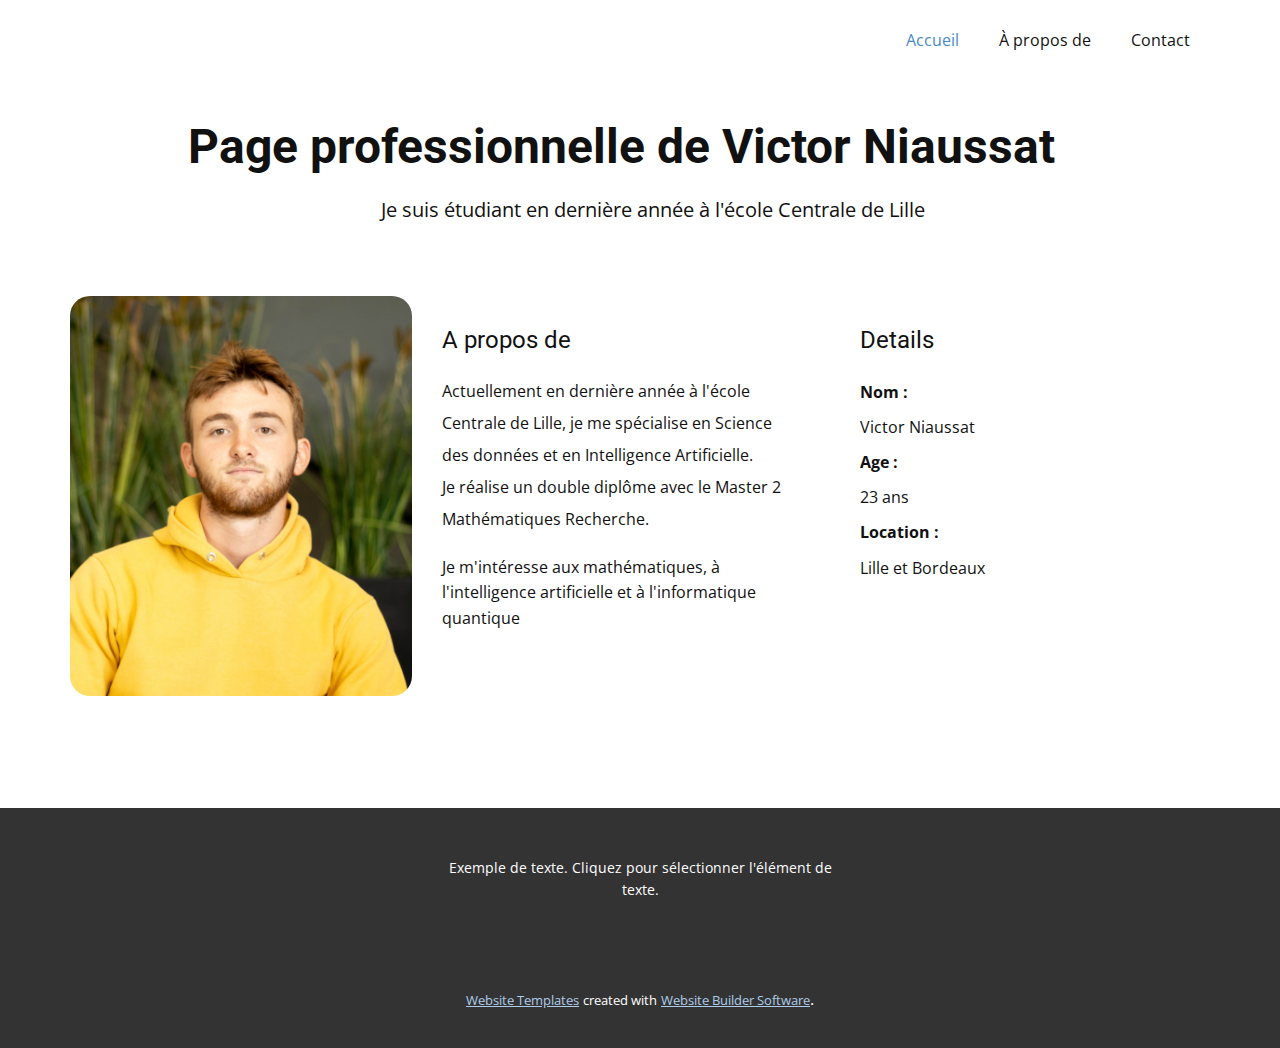
==== Accueil.html @ 672304f0 "Add files via upload" ====
<!DOCTYPE html>
<html style="font-size: 16px;" lang="fr"><head>
    <meta name="viewport" content="width=device-width, initial-scale=1.0">
    <meta charset="utf-8">
    <meta name="keywords" content="Page professionnelle de Victor Niaussat">
    <meta name="description" content="">
    <title>Accueil</title>
    <link rel="stylesheet" href="nicepage.css" media="screen">
<link rel="stylesheet" href="Accueil.css" media="screen">
    <script class="u-script" type="text/javascript" src="jquery.js" defer=""></script>
    <script class="u-script" type="text/javascript" src="nicepage.js" defer=""></script>
    <meta name="generator" content="Nicepage 5.0.7, nicepage.com">
    <link id="u-theme-google-font" rel="stylesheet" href="https://fonts.googleapis.com/css?family=Roboto:100,100i,300,300i,400,400i,500,500i,700,700i,900,900i|Open+Sans:300,300i,400,400i,500,500i,600,600i,700,700i,800,800i">
    
    
    <script type="application/ld+json">{
		"@context": "http://schema.org",
		"@type": "Organization",
		"name": ""
}</script>
    <meta name="theme-color" content="#478ac9">
    <meta property="og:title" content="Accueil">
    <meta property="og:type" content="website">
  </head>
  <body class="u-body u-xl-mode" data-lang="fr"><header class="u-clearfix u-header u-header" id="sec-1da5"><div class="u-clearfix u-sheet u-valign-middle u-sheet-1">
        <nav class="u-menu u-menu-dropdown u-offcanvas u-menu-1">
          <div class="menu-collapse" style="font-size: 1rem; letter-spacing: 0px;">
            <a class="u-button-style u-custom-left-right-menu-spacing u-custom-padding-bottom u-custom-top-bottom-menu-spacing u-nav-link u-text-active-palette-1-base u-text-hover-palette-2-base" href="#">
              <svg class="u-svg-link" viewBox="0 0 24 24"><use xmlns:xlink="http://www.w3.org/1999/xlink" xlink:href="#menu-hamburger"></use></svg>
              <svg class="u-svg-content" version="1.1" id="menu-hamburger" viewBox="0 0 16 16" x="0px" y="0px" xmlns:xlink="http://www.w3.org/1999/xlink" xmlns="http://www.w3.org/2000/svg"><g><rect y="1" width="16" height="2"></rect><rect y="7" width="16" height="2"></rect><rect y="13" width="16" height="2"></rect>
</g></svg>
            </a>
          </div>
          <div class="u-nav-container">
            <ul class="u-nav u-unstyled u-nav-1"><li class="u-nav-item"><a class="u-button-style u-nav-link u-text-active-palette-1-base u-text-hover-palette-2-base" href="Accueil.html" style="padding: 10px 20px;">Accueil</a>
</li><li class="u-nav-item"><a class="u-button-style u-nav-link u-text-active-palette-1-base u-text-hover-palette-2-base" href="À-propos-de.html" style="padding: 10px 20px;">À propos de</a>
</li><li class="u-nav-item"><a class="u-button-style u-nav-link u-text-active-palette-1-base u-text-hover-palette-2-base" href="Contact.html" style="padding: 10px 20px;">Contact</a>
</li></ul>
          </div>
          <div class="u-nav-container-collapse">
            <div class="u-black u-container-style u-inner-container-layout u-opacity u-opacity-95 u-sidenav">
              <div class="u-inner-container-layout u-sidenav-overflow">
                <div class="u-menu-close"></div>
                <ul class="u-align-center u-nav u-popupmenu-items u-unstyled u-nav-2"><li class="u-nav-item"><a class="u-button-style u-nav-link" href="Accueil.html">Accueil</a>
</li><li class="u-nav-item"><a class="u-button-style u-nav-link" href="À-propos-de.html">À propos de</a>
</li><li class="u-nav-item"><a class="u-button-style u-nav-link" href="Contact.html">Contact</a>
</li></ul>
              </div>
            </div>
            <div class="u-black u-menu-overlay u-opacity u-opacity-70"></div>
          </div>
        </nav>
      </div></header>
    <section class="u-align-center-lg u-align-center-md u-align-center-xl u-align-left-sm u-align-left-xs u-clearfix u-section-1" id="carousel_5d0f">
      <div class="u-clearfix u-sheet u-sheet-1">
        <h2 class="u-text u-text-1">Page professionnelle de Victor Niaussat</h2>
        <p class="u-large-text u-text u-text-variant u-text-2">Je suis étudiant en dernière année à l'école Centrale de Lille</p>
        <div class="u-clearfix u-expanded-width u-layout-wrap u-layout-wrap-1">
          <div class="u-layout">
            <div class="u-layout-row">
              <div class="u-container-align-center u-container-style u-image u-layout-cell u-radius-20 u-size-18-lg u-size-18-xl u-size-30-md u-size-30-sm u-size-30-xs u-image-1" data-image-width="854" data-image-height="860">
                <div class="u-container-layout u-valign-middle u-container-layout-1"></div>
              </div>
              <div class="u-container-style u-layout-cell u-size-22-lg u-size-22-xl u-size-30-md u-size-30-sm u-size-30-xs u-layout-cell-2">
                <div class="u-container-layout u-container-layout-2">
                  <h4 class="u-text u-text-3">A propos de</h4>
                  <p class="u-text u-text-default u-text-4">Actuellement en dernière année à l'école Centrale de Lille, je me spécialise en Science des données et en Intelligence Artificielle.<br>Je réalise un double diplôme avec le Master 2 Mathématiques Recherche.
                  </p>
                  <p class="u-text u-text-default u-text-5">Je m'intéresse aux mathématiques, à l'intelligence artificielle et à l'informatique quantique</p>
                </div>
              </div>
              <div class="u-container-style u-layout-cell u-size-20-lg u-size-20-xl u-size-60-md u-size-60-sm u-size-60-xs u-layout-cell-3">
                <div class="u-container-layout u-container-layout-3">
                  <h4 class="u-text u-text-6">Details</h4>
                  <p class="u-text u-text-7">
                    <span style="font-weight: 700;">Nom : </span>
                    <br>Victor Niaussat<br>
                    <span style="font-weight: 700;">Age : </span>
                    <br>23 ans&nbsp;<span style="font-weight: 700;">
                      <br>Location : 
                    </span>
                    <br>Lille et Bordeaux
                  </p>
                </div>
              </div>
            </div>
          </div>
        </div>
      </div>
    </section>
    
    
    <footer class="u-align-center u-clearfix u-footer u-grey-80 u-footer" id="sec-4198"><div class="u-clearfix u-sheet u-sheet-1">
        <p class="u-small-text u-text u-text-variant u-text-1">Exemple de texte. Cliquez pour sélectionner l'élément de texte.</p>
      </div></footer>
    <section class="u-backlink u-clearfix u-grey-80">
      <a class="u-link" href="https://nicepage.com/website-templates" target="_blank">
        <span>Website Templates</span>
      </a>
      <p class="u-text">
        <span>created with</span>
      </p>
      <a class="u-link" href="" target="_blank">
        <span>Website Builder Software</span>
      </a>. 
    </section>
  
</body></html>
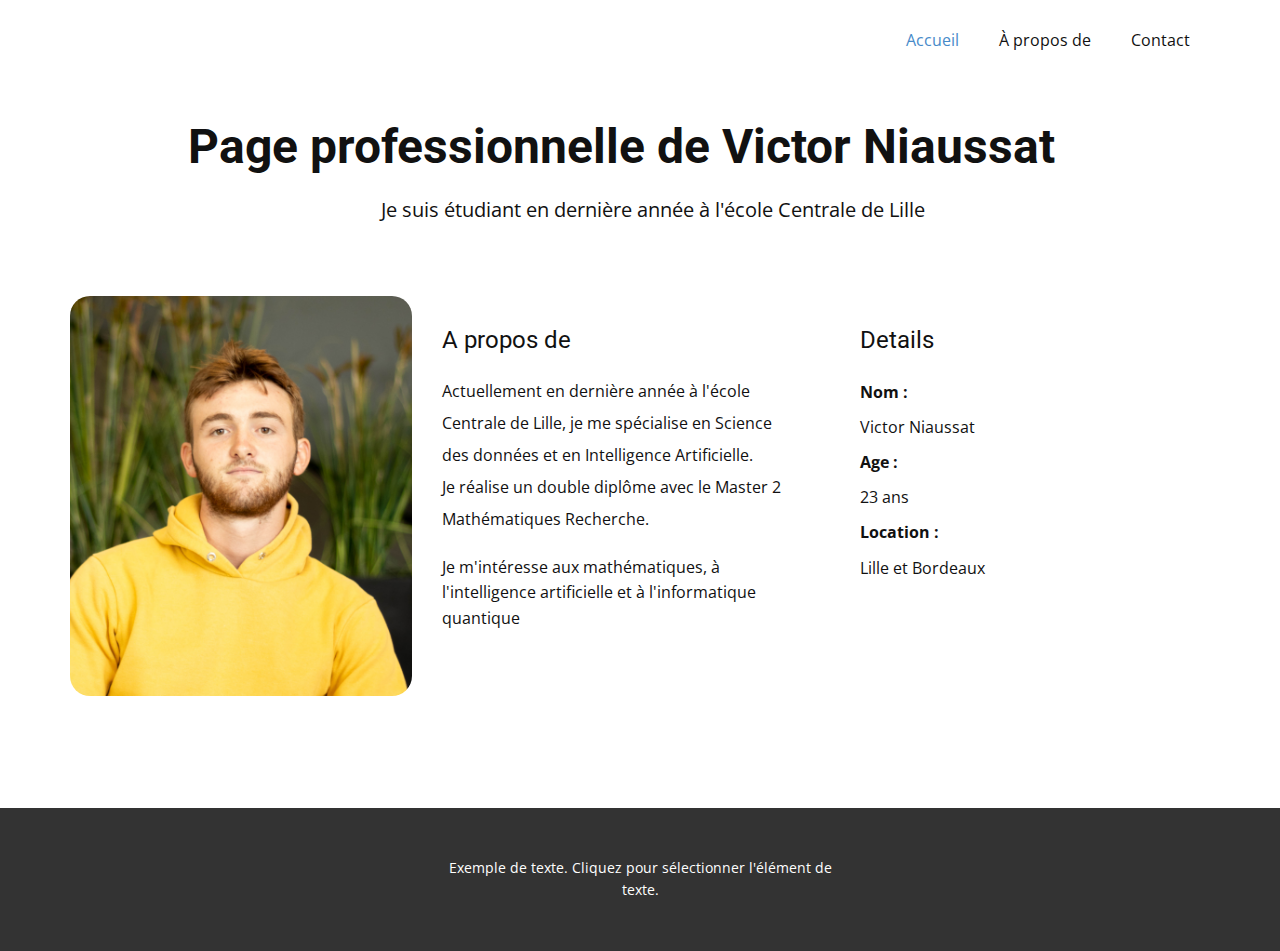
==== commit c338296a: "Commit update" ====
--- a/Accueil.html
+++ b/Accueil.html
@@ -93,16 +93,6 @@
     <footer class="u-align-center u-clearfix u-footer u-grey-80 u-footer" id="sec-4198"><div class="u-clearfix u-sheet u-sheet-1">
         <p class="u-small-text u-text u-text-variant u-text-1">Exemple de texte. Cliquez pour sélectionner l'élément de texte.</p>
       </div></footer>
-    <section class="u-backlink u-clearfix u-grey-80">
-      <a class="u-link" href="https://nicepage.com/website-templates" target="_blank">
-        <span>Website Templates</span>
-      </a>
-      <p class="u-text">
-        <span>created with</span>
-      </p>
-      <a class="u-link" href="" target="_blank">
-        <span>Website Builder Software</span>
-      </a>. 
-    </section>
+    
   
 </body></html>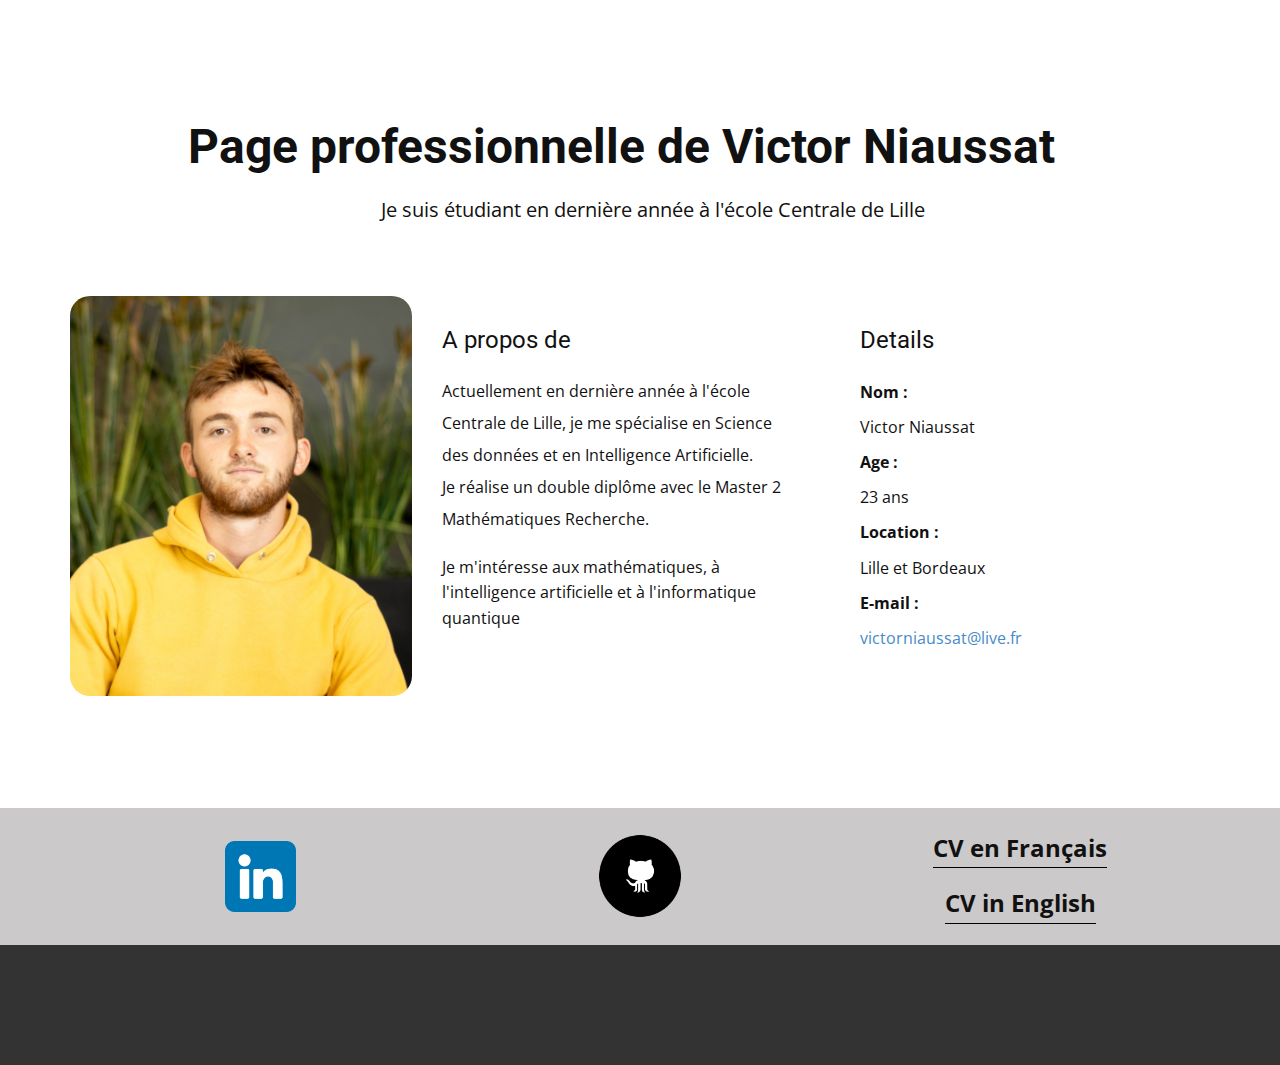
==== commit 76ac0aaa: "Mis à jour site début" ====
--- a/Accueil.html
+++ b/Accueil.html
@@ -13,6 +13,7 @@
     <link id="u-theme-google-font" rel="stylesheet" href="https://fonts.googleapis.com/css?family=Roboto:100,100i,300,300i,400,400i,500,500i,700,700i,900,900i|Open+Sans:300,300i,400,400i,500,500i,600,600i,700,700i,800,800i">
     
     
+    
     <script type="application/ld+json">{
 		"@context": "http://schema.org",
 		"@type": "Organization",
@@ -22,35 +23,7 @@
     <meta property="og:title" content="Accueil">
     <meta property="og:type" content="website">
   </head>
-  <body class="u-body u-xl-mode" data-lang="fr"><header class="u-clearfix u-header u-header" id="sec-1da5"><div class="u-clearfix u-sheet u-valign-middle u-sheet-1">
-        <nav class="u-menu u-menu-dropdown u-offcanvas u-menu-1">
-          <div class="menu-collapse" style="font-size: 1rem; letter-spacing: 0px;">
-            <a class="u-button-style u-custom-left-right-menu-spacing u-custom-padding-bottom u-custom-top-bottom-menu-spacing u-nav-link u-text-active-palette-1-base u-text-hover-palette-2-base" href="#">
-              <svg class="u-svg-link" viewBox="0 0 24 24"><use xmlns:xlink="http://www.w3.org/1999/xlink" xlink:href="#menu-hamburger"></use></svg>
-              <svg class="u-svg-content" version="1.1" id="menu-hamburger" viewBox="0 0 16 16" x="0px" y="0px" xmlns:xlink="http://www.w3.org/1999/xlink" xmlns="http://www.w3.org/2000/svg"><g><rect y="1" width="16" height="2"></rect><rect y="7" width="16" height="2"></rect><rect y="13" width="16" height="2"></rect>
-</g></svg>
-            </a>
-          </div>
-          <div class="u-nav-container">
-            <ul class="u-nav u-unstyled u-nav-1"><li class="u-nav-item"><a class="u-button-style u-nav-link u-text-active-palette-1-base u-text-hover-palette-2-base" href="Accueil.html" style="padding: 10px 20px;">Accueil</a>
-</li><li class="u-nav-item"><a class="u-button-style u-nav-link u-text-active-palette-1-base u-text-hover-palette-2-base" href="À-propos-de.html" style="padding: 10px 20px;">À propos de</a>
-</li><li class="u-nav-item"><a class="u-button-style u-nav-link u-text-active-palette-1-base u-text-hover-palette-2-base" href="Contact.html" style="padding: 10px 20px;">Contact</a>
-</li></ul>
-          </div>
-          <div class="u-nav-container-collapse">
-            <div class="u-black u-container-style u-inner-container-layout u-opacity u-opacity-95 u-sidenav">
-              <div class="u-inner-container-layout u-sidenav-overflow">
-                <div class="u-menu-close"></div>
-                <ul class="u-align-center u-nav u-popupmenu-items u-unstyled u-nav-2"><li class="u-nav-item"><a class="u-button-style u-nav-link" href="Accueil.html">Accueil</a>
-</li><li class="u-nav-item"><a class="u-button-style u-nav-link" href="À-propos-de.html">À propos de</a>
-</li><li class="u-nav-item"><a class="u-button-style u-nav-link" href="Contact.html">Contact</a>
-</li></ul>
-              </div>
-            </div>
-            <div class="u-black u-menu-overlay u-opacity u-opacity-70"></div>
-          </div>
-        </nav>
-      </div></header>
+  <body class="u-body u-xl-mode" data-lang="fr"><header class="u-clearfix u-header u-header" id="sec-1da5"><div class="u-clearfix u-sheet u-sheet-1"></div></header>
     <section class="u-align-center-lg u-align-center-md u-align-center-xl u-align-left-sm u-align-left-xs u-clearfix u-section-1" id="carousel_5d0f">
       <div class="u-clearfix u-sheet u-sheet-1">
         <h2 class="u-text u-text-1">Page professionnelle de Victor Niaussat</h2>
@@ -79,8 +52,37 @@
                     <br>23 ans&nbsp;<span style="font-weight: 700;">
                       <br>Location : 
                     </span>
-                    <br>Lille et Bordeaux
+                    <br>Lille et Bordeaux<br>
+                    <span style="font-weight: 700;">E-mail :</span>
+                    <br>
+                    <a href="mailto:victorniaussat@live.fr" class="u-active-none u-border-none u-btn u-button-link u-button-style u-hover-none u-none u-text-palette-1-base u-btn-1">victorniaussat@live.fr</a>
                   </p>
+                </div>
+              </div>
+            </div>
+          </div>
+        </div>
+      </div>
+    </section>
+    <section class="u-clearfix u-custom-color-1 u-section-2" id="sec-0902">
+      <div class="u-clearfix u-sheet u-valign-middle-lg u-valign-middle-md u-sheet-1">
+        <div class="u-clearfix u-expanded-width u-layout-wrap u-layout-wrap-1">
+          <div class="u-layout">
+            <div class="u-layout-row">
+              <div class="u-container-style u-layout-cell u-size-20 u-layout-cell-1">
+                <div class="u-container-layout u-valign-middle u-container-layout-1">
+                  <img class="u-image u-image-default u-preserve-proportions u-image-1" src="images/3536505.png" alt="" data-image-width="128" data-image-height="128" data-href="https://www.linkedin.com/in/victor-niaussat-814900193/" data-target="_blank">
+                </div>
+              </div>
+              <div class="u-container-style u-layout-cell u-size-20 u-layout-cell-2">
+                <div class="u-container-layout u-valign-middle u-container-layout-2">
+                  <img class="u-image u-image-contain u-image-default u-preserve-proportions u-image-2" src="images/9cd149bba79566ede71e3c15eb456871d4cd26a4a0fba36d08bedbbdec78f14670f04f15ad6f4deba271395f74ce7389cf5a35a7c69462c23da990_1280.png" alt="" data-image-width="1280" data-image-height="1280" data-href="https://github.com/VictorNiaussat" data-target="_blank">
+                </div>
+              </div>
+              <div class="u-container-style u-layout-cell u-size-20 u-layout-cell-3">
+                <div class="u-container-layout u-valign-top u-container-layout-3">
+                  <a href="files/VictorNiaussat-CV.pdf" class="u-active-none u-border-1 u-border-black u-border-no-left u-border-no-right u-border-no-top u-btn u-button-style u-file-link u-hover-none u-none u-text-body-color u-btn-1">CV en Français</a>
+                  <a href="files/Victor-CVAnglais.pdf" class="u-border-1 u-border-active-palette-2-base u-border-black u-border-hover-palette-1-base u-border-no-left u-border-no-right u-border-no-top u-btn u-button-style u-file-link u-none u-text-body-color u-btn-2" target="_blank">CV in English</a>
                 </div>
               </div>
             </div>
@@ -90,9 +92,7 @@
     </section>
     
     
-    <footer class="u-align-center u-clearfix u-footer u-grey-80 u-footer" id="sec-4198"><div class="u-clearfix u-sheet u-sheet-1">
-        <p class="u-small-text u-text u-text-variant u-text-1">Exemple de texte. Cliquez pour sélectionner l'élément de texte.</p>
-      </div></footer>
-    
+    <footer class="u-align-center u-clearfix u-footer u-grey-80 u-footer" id="sec-4198"><div class="u-clearfix u-sheet u-sheet-1"></div></footer>
+   
   
 </body></html>--- a/nicepage.css
+++ b/nicepage.css
@@ -37874,7 +37874,187 @@
 
 /*begin-variables sitestylecss*/
 
+.u-custom-color-1,
+        .u-body.u-custom-color-1,
+        section.u-custom-color-1:before,
+        .u-custom-color-1 > .u-container-layout:before,
+        .u-custom-color-1 > .u-inner-container-layout:before,
+        .u-custom-color-1.u-sidenav:before,
+        .u-container-layout.u-container-layout.u-custom-color-1:before,
+        .u-table-alt-custom-color-1 tr:nth-child(even)
+        {
+            color: #111111;
+            background-color: #cbc9c9;
+        }
 
+        .u-button-style.u-custom-color-1,
+        .u-button-style.u-custom-color-1[class*="u-border-"]
+        {
+            color: #111111 !important;
+            background-color: #cbc9c9 !important;
+        }
+
+        .u-button-style.u-custom-color-1:hover,
+        .u-button-style.u-custom-color-1[class*="u-border-"]:hover,
+        .u-button-style.u-custom-color-1:focus,
+        .u-button-style.u-custom-color-1[class*="u-border-"]:focus,
+        .u-button-style.u-button-style.u-custom-color-1:active,
+        .u-button-style.u-button-style.u-custom-color-1[class*="u-border-"]:active,
+        .u-button-style.u-button-style.u-custom-color-1.active,
+        .u-button-style.u-button-style.u-custom-color-1[class*="u-border-"].active,
+        li.active > .u-button-style.u-button-style.u-custom-color-1,
+        li.active > .u-button-style.u-button-style.u-custom-color-1[class*="u-border-"]
+        {
+            color: #111111 !important;
+            background-color: #b7b4b4 !important;
+        }
+
+        .u-hover-custom-color-1:hover,
+        .u-hover-custom-color-1[class*="u-border-"]:hover,
+        .u-hover-custom-color-1:focus,
+        .u-hover-custom-color-1[class*="u-border-"]:focus,
+        .u-active-custom-color-1.u-active.u-active,
+        .u-active-custom-color-1[class*="u-border-"].u-active.u-active,
+        a.u-button-style.u-hover-custom-color-1:hover,
+        a.u-button-style.u-hover-custom-color-1[class*="u-border-"]:hover,
+        a.u-button-style:hover > .u-hover-custom-color-1,
+        a.u-button-style:hover > .u-hover-custom-color-1[class*="u-border-"],
+        a.u-button-style.u-hover-custom-color-1:focus,
+        a.u-button-style.u-hover-custom-color-1[class*="u-border-"]:focus,
+        a.u-button-style.u-button-style.u-active-custom-color-1:active,
+        a.u-button-style.u-button-style.u-active-custom-color-1[class*="u-border-"]:active,
+        a.u-button-style.u-button-style.u-active-custom-color-1.active,
+        a.u-button-style.u-button-style.u-active-custom-color-1[class*="u-border-"].active,
+        a.u-button-style.u-button-style.active > .u-active-custom-color-1,
+        a.u-button-style.u-button-style.active > .u-active-custom-color-1[class*="u-border-"],
+        li.active > a.u-button-style.u-button-style.u-active-custom-color-1,
+        li.active > a.u-button-style.u-button-style.u-active-custom-color-1[class*="u-border-"]
+        {
+            color: #111111 !important;
+            background-color: #cbc9c9 !important;
+        }
+
+        a.u-link.u-hover-custom-color-1:hover {
+            color: #cbc9c9 !important;
+        }
+
+        
+
+        
+        .u-border-custom-color-1,
+        .u-separator-custom-color-1:after
+        {
+            border-color: #cbc9c9;
+            stroke: #cbc9c9;
+        }
+
+        .u-button-style.u-border-custom-color-1
+        {
+            border-color: #cbc9c9 !important;
+            color: #cbc9c9 !important;
+            background-color: transparent !important;
+        }
+
+        .u-button-style.u-border-custom-color-1:hover,
+        .u-button-style.u-border-custom-color-1:focus
+        {
+            border-color: transparent !important;
+            color: #b7b4b4 !important;
+            background-color: transparent !important;
+        }
+
+        .u-border-hover-custom-color-1:hover,
+        .u-border-hover-custom-color-1:focus,
+        .u-border-active-custom-color-1.u-active.u-active,
+        a.u-button-style.u-border-hover-custom-color-1:hover,
+        a.u-button-style:hover > .u-border-hover-custom-color-1,
+        a.u-button-style.u-border-hover-custom-color-1:focus,
+        a.u-button-style.u-button-style.u-border-active-custom-color-1:active,
+        a.u-button-style.u-button-style.u-border-active-custom-color-1.active,
+        a.u-button-style.u-button-style.active > .u-border-active-custom-color-1,
+        li.active > a.u-button-style.u-button-style.u-border-active-custom-color-1
+        {
+            color: #cbc9c9 !important;
+            border-color: #cbc9c9 !important;
+        }
+
+        .u-link.u-border-custom-color-1[class*="u-border-"]
+        {
+            border-color: #cbc9c9 !important;
+        }
+
+        .u-link.u-border-custom-color-1[class*="u-border-"]:hover
+        {
+            border-color: #b7b4b4 !important;
+        }
+        
+
+        
+        .u-text-custom-color-1,
+        li.active > a.u-button-style.u-text-custom-color-1,
+        li.active > a.u-button-style.u-text-custom-color-1[class*="u-border-"],
+        a.u-button-style.u-text-custom-color-1,
+        a.u-button-style.u-text-custom-color-1[class*="u-border-"]
+        {
+            color: #cbc9c9 !important;
+        }
+
+        a.u-button-style.u-text-custom-color-1:hover,
+        a.u-button-style.u-text-custom-color-1[class*="u-border-"]:hover,
+        a.u-button-style.u-text-custom-color-1:focus,
+        a.u-button-style.u-text-custom-color-1[class*="u-border-"]:focus,
+        a.u-button-style.u-button-style.u-text-custom-color-1:active,
+        a.u-button-style.u-button-style.u-text-custom-color-1[class*="u-border-"]:active,
+        a.u-button-style.u-button-style.u-text-custom-color-1.active,
+        a.u-button-style.u-button-style.u-text-custom-color-1[class*="u-border-"].active
+        {
+            color: #b7b4b4 !important;
+        }
+
+        a.u-button-style:hover > .u-text-hover-custom-color-1,
+        a.u-button-style:hover > .u-text-hover-custom-color-1[class*="u-border-"],
+        a.u-button-style.u-button-style.u-text-hover-custom-color-1:hover,
+        a.u-button-style.u-button-style.u-text-hover-custom-color-1[class*="u-border-"]:hover,
+        a.u-button-style.u-button-style.u-button-style.u-text-hover-custom-color-1.active,
+        a.u-button-style.u-button-style.u-button-style.u-text-hover-custom-color-1[class*="u-border-"].active,
+        a.u-button-style.u-button-style.u-button-style.u-text-hover-custom-color-1:active,
+        a.u-button-style.u-button-style.u-button-style.u-text-hover-custom-color-1[class*="u-border-"]:active,
+        a.u-button-style.u-button-style.u-text-hover-custom-color-1:focus,
+        a.u-button-style.u-button-style.u-text-hover-custom-color-1[class*="u-border-"]:focus,
+        a.u-button-style.u-button-style.u-button-style.u-button-style.u-text-active-custom-color-1:active,
+        a.u-button-style.u-button-style.u-button-style.u-button-style.u-text-active-custom-color-1[class*="u-border-"]:active,
+        a.u-button-style.u-button-style.u-button-style.u-button-style.u-text-active-custom-color-1.active,
+        a.u-button-style.u-button-style.u-button-style.u-button-style.u-text-active-custom-color-1[class*="u-border-"].active,
+        a.u-button-style.u-button-style.active > .u-text-active-custom-color-1,
+        a.u-button-style.u-button-style.active > .u-text-active-custom-color-1[class*="u-border-"],
+        :not(.level-2) > .u-nav > .u-nav-item > a.u-nav-link.u-text-hover-custom-color-1:hover,
+        :not(.level-2) > .u-nav > .u-nav-item > a.u-nav-link.u-nav-link.u-text-active-custom-color-1.active,
+        .u-text-hover-custom-color-1.u-language-url:hover,
+        .u-text-hover-custom-color-1 .u-language-url:hover,
+        .u-popupmenu-items.u-text-hover-custom-color-1 .u-nav-link:hover,
+        .u-popupmenu-items.u-popupmenu-items.u-text-active-custom-color-1 .u-nav-link.active
+        {
+            color: #cbc9c9 !important;
+        }
+
+        .u-text-custom-color-1 .u-svg-link,
+        .u-text-hover-custom-color-1:hover .u-svg-link,
+        .u-button-style:hover > .u-text-hover-custom-color-1 .u-svg-link,
+        .u-button-style.u-button-style.active > .u-text-active-custom-color-1 .u-svg-link,
+        .u-text-hover-custom-color-1:focus .u-svg-link
+        {
+            fill: #cbc9c9;
+        }
+
+        .u-link.u-text-custom-color-1:hover
+        {
+            color: #b7b4b4 !important;
+        }
+
+        a.u-link.u-text-hover-custom-color-1:hover
+        {
+            color: #cbc9c9 !important;
+        }
 
         .u-body
         {
@@ -38257,23 +38437,6 @@
   min-height: 80px;
 }
 
-.u-header .u-menu-1 {
-  margin: 22px 0 22px auto;
-}
-
-.u-header .u-nav-1 {
-  font-size: 1rem;
-  letter-spacing: 0px;
-}
-
-.u-header .u-nav-2 {
-  font-size: 1.25rem;
-}
-@media (max-width: 1199px) {
-  .u-header .u-menu-1 {
-    width: auto;
-  }
-}
 
 
 
@@ -38284,11 +38447,6 @@
 .u-footer .u-sheet-1 {
   min-height: 120px;
 }
-
-.u-footer .u-text-1 {
-  width: 417px;
-  margin: 49px auto;
-}
 @media (max-width: 1199px) {
   .u-footer .u-sheet-1 {
     min-height: 99px;
@@ -38307,10 +38465,6 @@
 @media (max-width: 575px) {
   .u-footer .u-sheet-1 {
     min-height: 36px;
-  }
-
-  .u-footer .u-text-1 {
-    width: 340px;
   }
 }
 
--- a/Accueil.css
+++ b/Accueil.css
@@ -20,6 +20,7 @@
 .u-section-1 .u-image-1 {
   min-height: 400px;
   background-image: url("images/CLAPhoto.PNG");
+  background-position: 50% 50%;
 }
 
 .u-section-1 .u-container-layout-1 {
@@ -66,6 +67,11 @@
   margin: 20px 0 0;
 }
 
+.u-section-1 .u-btn-1 {
+  background-image: none;
+  padding: 0;
+}
+
 @media (max-width: 1199px) {
   .u-section-1 .u-sheet-1 {
     min-height: 658px;
@@ -88,7 +94,6 @@
   }
 
   .u-section-1 .u-image-1 {
-    background-position: 50% 50%;
     min-height: 330px;
   }
 
@@ -181,4 +186,160 @@
   .u-section-1 .u-image-1 {
     min-height: 398px;
   }
+}.u-section-2 .u-sheet-1 {
+  min-height: 133px;
+}
+
+.u-section-2 .u-layout-wrap-1 {
+  margin-top: 0;
+  margin-bottom: 0;
+}
+
+.u-section-2 .u-layout-cell-1 {
+  min-height: 133px;
+}
+
+.u-section-2 .u-container-layout-1 {
+  padding: 3px 30px;
+}
+
+.u-section-2 .u-image-1 {
+  width: 71px;
+  height: 71px;
+  margin: 0 auto;
+}
+
+.u-section-2 .u-layout-cell-2 {
+  min-height: 133px;
+}
+
+.u-section-2 .u-container-layout-2 {
+  padding: 20px 30px;
+}
+
+.u-section-2 .u-image-2 {
+  width: 92px;
+  height: 92px;
+  margin: 0 auto;
+}
+
+.u-section-2 .u-layout-cell-3 {
+  min-height: 135px;
+}
+
+.u-section-2 .u-container-layout-3 {
+  padding: 21px 30px;
+}
+
+.u-section-2 .u-btn-1 {
+  background-image: none;
+  font-size: 1.5rem;
+  font-weight: 700;
+  margin: 0 auto;
+  padding: 0;
+}
+
+.u-section-2 .u-btn-2 {
+  border-style: solid;
+  font-size: 1.5rem;
+  background-image: none;
+  font-weight: 700;
+  margin: 16px auto 0;
+  padding: 0;
+}
+
+@media (max-width: 1199px) {
+  .u-section-2 .u-sheet-1 {
+    min-height: 136px;
+  }
+
+  .u-section-2 .u-layout-cell-1 {
+    min-height: 110px;
+  }
+
+  .u-section-2 .u-layout-cell-2 {
+    min-height: 110px;
+  }
+
+  .u-section-2 .u-layout-cell-3 {
+    min-height: 111px;
+  }
+
+  .u-section-2 .u-btn-1 {
+    border-style: solid;
+  }
+}
+
+@media (max-width: 991px) {
+  .u-section-2 .u-sheet-1 {
+    min-height: 472px;
+  }
+
+  .u-section-2 .u-layout-cell-1 {
+    min-height: 169px;
+  }
+
+  .u-section-2 .u-layout-cell-2 {
+    min-height: 169px;
+  }
+
+  .u-section-2 .u-layout-cell-3 {
+    min-height: 100px;
+  }
+}
+
+@media (max-width: 767px) {
+  .u-section-2 .u-sheet-1 {
+    min-height: 530px;
+  }
+
+  .u-section-2 .u-layout-wrap-1 {
+    margin-top: 1px;
+    margin-bottom: 50px;
+  }
+
+  .u-section-2 .u-layout-cell-1 {
+    min-height: 212px;
+  }
+
+  .u-section-2 .u-container-layout-1 {
+    padding-left: 10px;
+    padding-right: 10px;
+  }
+
+  .u-section-2 .u-layout-cell-2 {
+    min-height: 128px;
+  }
+
+  .u-section-2 .u-container-layout-2 {
+    padding-left: 10px;
+    padding-right: 10px;
+  }
+
+  .u-section-2 .u-layout-cell-3 {
+    min-height: 113px;
+  }
+
+  .u-section-2 .u-container-layout-3 {
+    padding-left: 10px;
+    padding-right: 10px;
+  }
+}
+
+@media (max-width: 575px) {
+  .u-section-2 .u-sheet-1 {
+    min-height: 612px;
+  }
+
+  .u-section-2 .u-layout-cell-1 {
+    min-height: 133px;
+  }
+
+  .u-section-2 .u-layout-cell-2 {
+    min-height: 81px;
+  }
+
+  .u-section-2 .u-layout-cell-3 {
+    min-height: 100px;
+  }
 }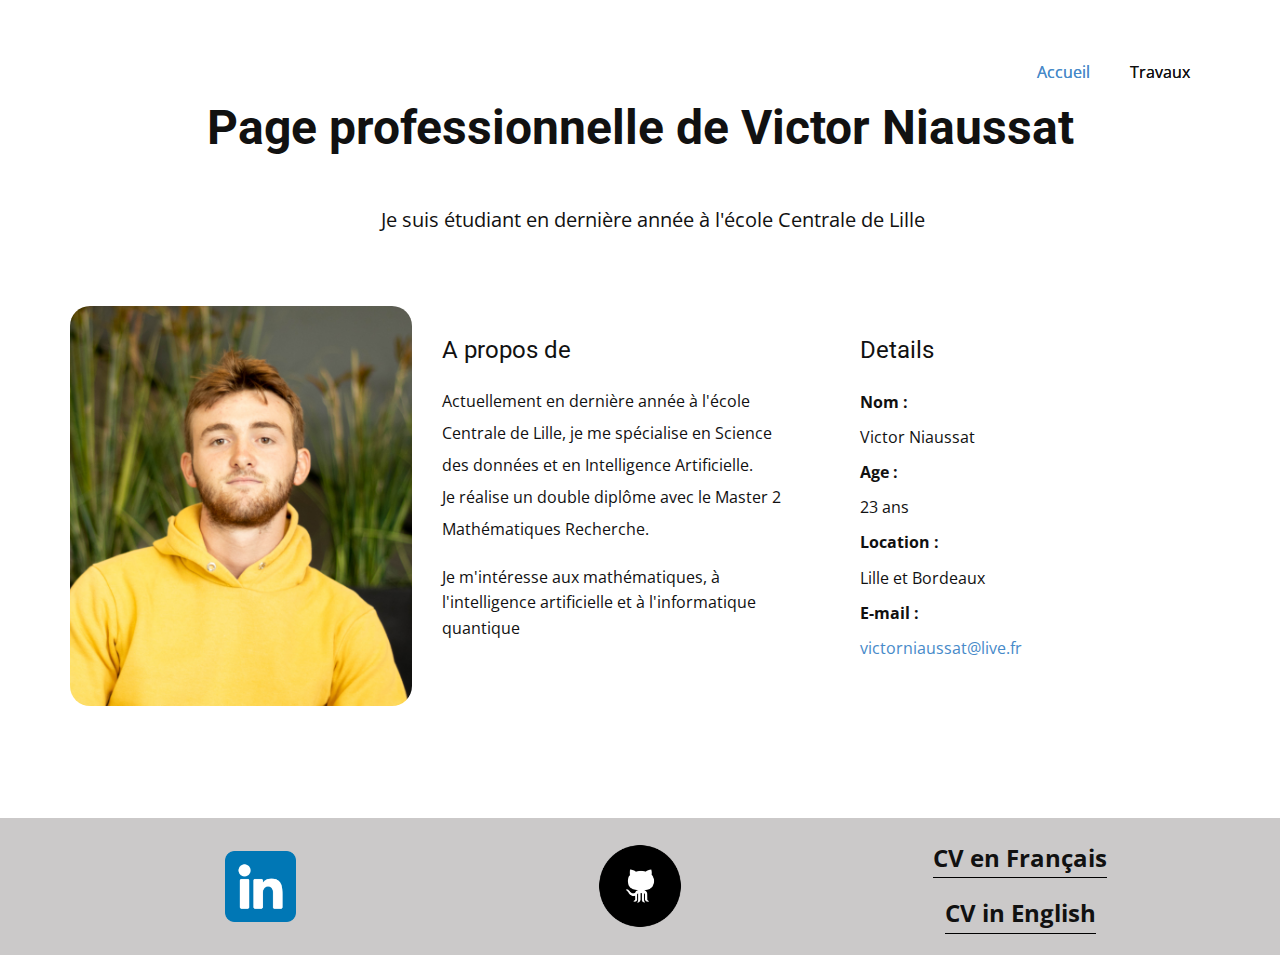
==== commit e828597e: "Mis à jour finale du site" ====
--- a/Accueil.html
+++ b/Accueil.html
@@ -23,7 +23,58 @@
     <meta property="og:title" content="Accueil">
     <meta property="og:type" content="website">
   </head>
-  <body class="u-body u-xl-mode" data-lang="fr"><header class="u-clearfix u-header u-header" id="sec-1da5"><div class="u-clearfix u-sheet u-sheet-1"></div></header>
+  <body class="u-body u-xl-mode" data-lang="fr"><header class="u-clearfix u-header u-header" id="sec-1da5"><div class="u-clearfix u-sheet u-sheet-1">
+        <nav class="u-align-left u-menu u-menu-one-level u-offcanvas u-menu-1">
+          <div class="menu-collapse" style="font-size: 1rem; letter-spacing: 0px;">
+            <a class="u-button-style u-custom-left-right-menu-spacing u-custom-padding-bottom u-custom-top-bottom-menu-spacing u-nav-link u-text-active-palette-1-base u-text-hover-palette-2-base" href="#">
+              <svg class="u-svg-link" viewBox="0 0 24 24"><use xmlns:xlink="http://www.w3.org/1999/xlink" xlink:href="#svg-7461"></use></svg>
+              <svg class="u-svg-content" version="1.1" id="svg-7461" viewBox="0 0 16 16" x="0px" y="0px" xmlns:xlink="http://www.w3.org/1999/xlink" xmlns="http://www.w3.org/2000/svg"><g><rect y="1" width="16" height="2"></rect><rect y="7" width="16" height="2"></rect><rect y="13" width="16" height="2"></rect>
+</g></svg>
+            </a>
+          </div>
+          <div class="u-custom-menu u-nav-container">
+            <ul class="u-nav u-unstyled u-nav-1"><li class="u-nav-item"><a class="u-button-style u-nav-link u-text-active-palette-1-base u-text-hover-palette-2-base" href="Accueil.html" style="padding: 10px 20px;">Accueil</a>
+</li><li class="u-nav-item"><a class="u-button-style u-nav-link u-text-active-palette-1-base u-text-hover-palette-2-base" href="Travaux.html" style="padding: 10px 20px;">Travaux</a>
+</li></ul>
+          </div>
+          <div class="u-custom-menu u-nav-container-collapse">
+            <div class="u-black u-container-style u-inner-container-layout u-opacity u-opacity-95 u-sidenav">
+              <div class="u-inner-container-layout u-sidenav-overflow">
+                <div class="u-menu-close"></div>
+                <ul class="u-align-center u-nav u-popupmenu-items u-unstyled u-nav-2"><li class="u-nav-item"><a class="u-button-style u-nav-link" href="Accueil.html">Accueil</a>
+</li><li class="u-nav-item"><a class="u-button-style u-nav-link" href="Travaux.html">Travaux</a>
+</li></ul>
+              </div>
+            </div>
+            <div class="u-black u-menu-overlay u-opacity u-opacity-70"></div>
+          </div>
+        </nav>
+        <nav class="u-menu u-menu-one-level u-offcanvas u-menu-2">
+          <div class="menu-collapse" style="font-size: 1rem; letter-spacing: 0px;">
+            <a class="u-button-style u-custom-left-right-menu-spacing u-custom-padding-bottom u-custom-top-bottom-menu-spacing u-nav-link u-text-active-palette-1-base u-text-hover-palette-2-base" href="#">
+              <svg class="u-svg-link" viewBox="0 0 24 24"><use xmlns:xlink="http://www.w3.org/1999/xlink" xlink:href="#menu-hamburger"></use></svg>
+              <svg class="u-svg-content" version="1.1" id="menu-hamburger" viewBox="0 0 16 16" x="0px" y="0px" xmlns:xlink="http://www.w3.org/1999/xlink" xmlns="http://www.w3.org/2000/svg"><g><rect y="1" width="16" height="2"></rect><rect y="7" width="16" height="2"></rect><rect y="13" width="16" height="2"></rect>
+</g></svg>
+            </a>
+          </div>
+          <div class="u-custom-menu u-nav-container">
+            <ul class="u-nav u-unstyled u-nav-3"><li class="u-nav-item"><a class="u-button-style u-nav-link u-text-active-palette-1-base u-text-hover-palette-2-base" href="Accueil.html" style="padding: 10px 20px;">Accueil</a>
+</li><li class="u-nav-item"><a class="u-button-style u-nav-link u-text-active-palette-1-base u-text-hover-palette-2-base" href="Travaux.html" style="padding: 10px 20px;">Travaux</a>
+</li></ul>
+          </div>
+          <div class="u-custom-menu u-nav-container-collapse">
+            <div class="u-black u-container-style u-inner-container-layout u-opacity u-opacity-95 u-sidenav">
+              <div class="u-inner-container-layout u-sidenav-overflow">
+                <div class="u-menu-close"></div>
+                <ul class="u-align-center u-nav u-popupmenu-items u-unstyled u-nav-4"><li class="u-nav-item"><a class="u-button-style u-nav-link" href="Accueil.html">Accueil</a>
+</li><li class="u-nav-item"><a class="u-button-style u-nav-link" href="Travaux.html">Travaux</a>
+</li></ul>
+              </div>
+            </div>
+            <div class="u-black u-menu-overlay u-opacity u-opacity-70"></div>
+          </div>
+        </nav>
+      </div></header>
     <section class="u-align-center-lg u-align-center-md u-align-center-xl u-align-left-sm u-align-left-xs u-clearfix u-section-1" id="carousel_5d0f">
       <div class="u-clearfix u-sheet u-sheet-1">
         <h2 class="u-text u-text-1">Page professionnelle de Victor Niaussat</h2>
@@ -65,7 +116,7 @@
       </div>
     </section>
     <section class="u-clearfix u-custom-color-1 u-section-2" id="sec-0902">
-      <div class="u-clearfix u-sheet u-valign-middle-lg u-valign-middle-md u-sheet-1">
+      <div class="u-clearfix u-sheet u-valign-middle-lg u-valign-middle-md u-valign-middle-sm u-valign-middle-xs u-sheet-1">
         <div class="u-clearfix u-expanded-width u-layout-wrap u-layout-wrap-1">
           <div class="u-layout">
             <div class="u-layout-row">
@@ -92,7 +143,6 @@
     </section>
     
     
-    <footer class="u-align-center u-clearfix u-footer u-grey-80 u-footer" id="sec-4198"><div class="u-clearfix u-sheet u-sheet-1"></div></footer>
-   
+    
   
 </body></html>--- a/nicepage.css
+++ b/nicepage.css
@@ -38434,9 +38434,39 @@
 }
 
 .u-header .u-sheet-1 {
-  min-height: 80px;
+  min-height: 90px;
 }
 
+.u-header .u-menu-1 {
+  margin: 54px 0 0 auto;
+}
+
+.u-header .u-nav-1 {
+  font-size: 1rem;
+}
+
+.u-header .u-nav-2 {
+  font-size: 1rem;
+  letter-spacing: 0px;
+}
+
+.u-header .u-menu-2 {
+  margin: -36px 0 0 auto;
+}
+
+.u-header .u-nav-3 {
+  font-size: 1rem;
+}
+
+.u-header .u-nav-4 {
+  font-size: 1rem;
+  letter-spacing: 0px;
+}
+@media (max-width: 1199px) {
+  .u-header .u-menu-1 {
+    width: auto;
+  }
+}
 
 
 
@@ -38445,7 +38475,7 @@
 }
 
 .u-footer .u-sheet-1 {
-  min-height: 120px;
+  min-height: 20px;
 }
 @media (max-width: 1199px) {
   .u-footer .u-sheet-1 {
--- a/Accueil.css
+++ b/Accueil.css
@@ -5,11 +5,12 @@
 .u-section-1 .u-text-1 {
   font-weight: 700;
   font-size: 3rem;
-  margin: 41px 154px 0 116px;
+  width: 870px;
+  margin: 12px auto 0;
 }
 
 .u-section-1 .u-text-2 {
-  margin: 20px 242px 0 268px;
+  margin: 49px 242px 0 268px;
 }
 
 .u-section-1 .u-layout-wrap-1 {
@@ -74,19 +75,21 @@
 
 @media (max-width: 1199px) {
   .u-section-1 .u-sheet-1 {
-    min-height: 658px;
+    min-height: 702px;
   }
 
   .u-section-1 .u-text-1 {
-    width: 525px;
-    margin-left: 16px;
-    margin-right: 54px;
+    width: auto;
+    margin-top: 20px;
+    margin-right: 51px;
+    margin-left: 19px;
   }
 
   .u-section-1 .u-text-2 {
     width: 525px;
+    margin-top: 41px;
+    margin-right: 142px;
     margin-left: 168px;
-    margin-right: 142px;
   }
 
   .u-section-1 .u-layout-wrap-1 {
@@ -112,8 +115,8 @@
   }
 
   .u-section-1 .u-text-1 {
-    margin-left: 0;
-    margin-right: 0;
+    margin-left: auto;
+    margin-right: auto;
   }
 
   .u-section-1 .u-text-2 {
@@ -174,8 +177,7 @@
   }
 
   .u-section-1 .u-text-1 {
-    width: 340px;
-    margin-right: 0;
+    margin-right: auto;
   }
 
   .u-section-1 .u-text-2 {
@@ -187,12 +189,11 @@
     min-height: 398px;
   }
 }.u-section-2 .u-sheet-1 {
-  min-height: 133px;
+  min-height: 136px;
 }
 
 .u-section-2 .u-layout-wrap-1 {
-  margin-top: 0;
-  margin-bottom: 0;
+  margin: 0;
 }
 
 .u-section-2 .u-layout-cell-1 {
@@ -249,8 +250,9 @@
 }
 
 @media (max-width: 1199px) {
-  .u-section-2 .u-sheet-1 {
-    min-height: 136px;
+  .u-section-2 .u-layout-wrap-1 {
+    margin-right: initial;
+    margin-left: initial;
   }
 
   .u-section-2 .u-layout-cell-1 {
@@ -272,7 +274,14 @@
 
 @media (max-width: 991px) {
   .u-section-2 .u-sheet-1 {
-    min-height: 472px;
+    min-height: 171px;
+  }
+
+  .u-section-2 .u-layout-wrap-1 {
+    margin-top: 1px;
+    margin-bottom: 1px;
+    margin-right: initial;
+    margin-left: initial;
   }
 
   .u-section-2 .u-layout-cell-1 {
@@ -290,16 +299,18 @@
 
 @media (max-width: 767px) {
   .u-section-2 .u-sheet-1 {
-    min-height: 530px;
+    min-height: 368px;
   }
 
   .u-section-2 .u-layout-wrap-1 {
-    margin-top: 1px;
-    margin-bottom: 50px;
+    margin-top: 0;
+    margin-bottom: -1px;
+    margin-right: initial;
+    margin-left: initial;
   }
 
   .u-section-2 .u-layout-cell-1 {
-    min-height: 212px;
+    min-height: 107px;
   }
 
   .u-section-2 .u-container-layout-1 {
@@ -308,7 +319,7 @@
   }
 
   .u-section-2 .u-layout-cell-2 {
-    min-height: 128px;
+    min-height: 125px;
   }
 
   .u-section-2 .u-container-layout-2 {
@@ -317,12 +328,13 @@
   }
 
   .u-section-2 .u-layout-cell-3 {
-    min-height: 113px;
+    min-height: 129px;
   }
 
   .u-section-2 .u-container-layout-3 {
     padding-left: 10px;
     padding-right: 10px;
+    padding-bottom: 0;
   }
 }
 
@@ -332,11 +344,11 @@
   }
 
   .u-section-2 .u-layout-cell-1 {
-    min-height: 133px;
+    min-height: 67px;
   }
 
   .u-section-2 .u-layout-cell-2 {
-    min-height: 81px;
+    min-height: 79px;
   }
 
   .u-section-2 .u-layout-cell-3 {
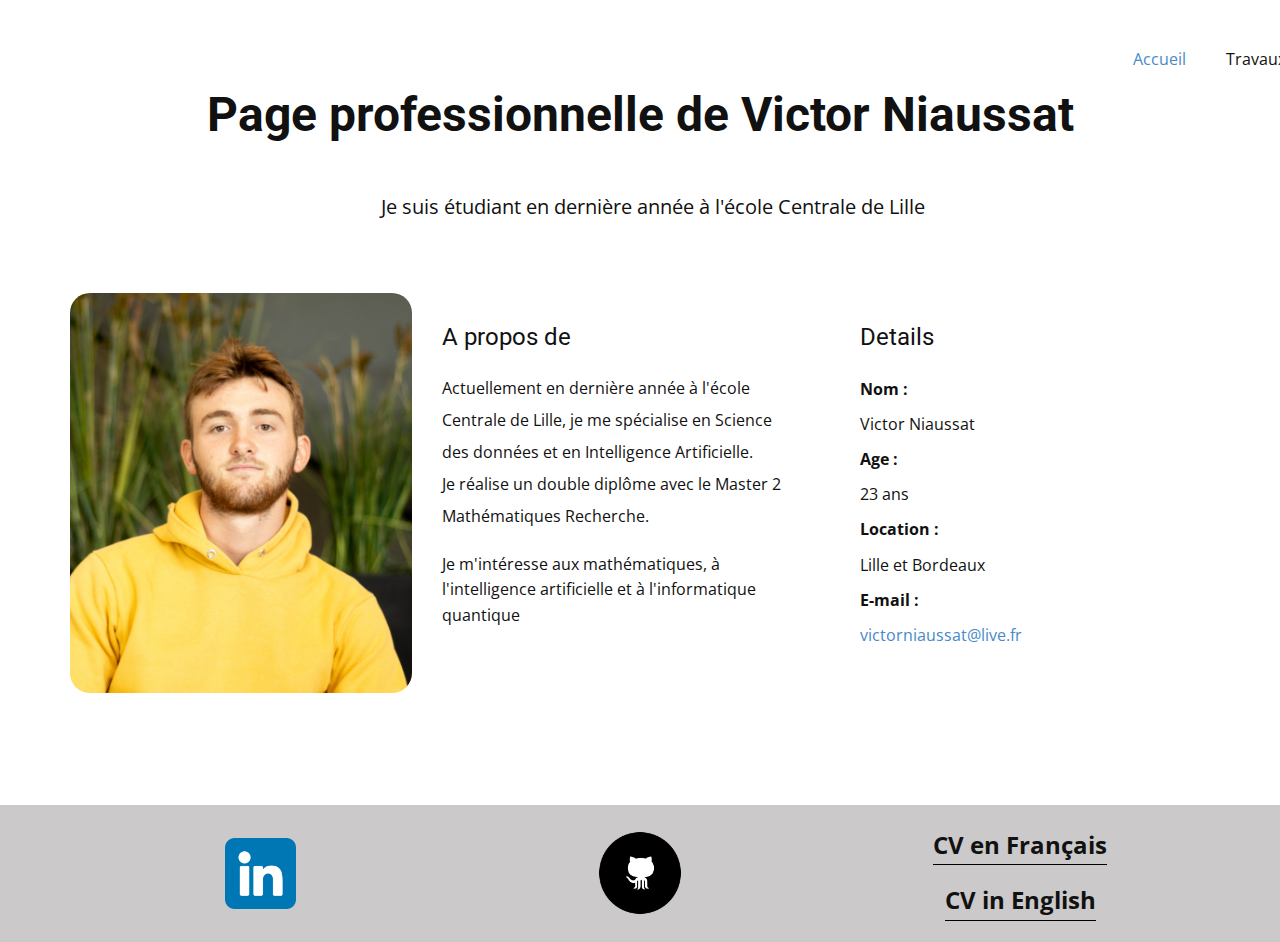
==== commit 7b8af93e: "Commit" ====
--- a/Accueil.html
+++ b/Accueil.html
@@ -24,7 +24,7 @@
     <meta property="og:type" content="website">
   </head>
   <body class="u-body u-xl-mode" data-lang="fr"><header class="u-clearfix u-header u-header" id="sec-1da5"><div class="u-clearfix u-sheet u-sheet-1">
-        <nav class="u-align-left u-menu u-menu-one-level u-offcanvas u-menu-1">
+        <nav class="u-menu u-menu-one-level u-offcanvas u-menu-1">
           <div class="menu-collapse" style="font-size: 1rem; letter-spacing: 0px;">
             <a class="u-button-style u-custom-left-right-menu-spacing u-custom-padding-bottom u-custom-top-bottom-menu-spacing u-nav-link u-text-active-palette-1-base u-text-hover-palette-2-base" href="#">
               <svg class="u-svg-link" viewBox="0 0 24 24"><use xmlns:xlink="http://www.w3.org/1999/xlink" xlink:href="#svg-7461"></use></svg>
@@ -42,31 +42,6 @@
               <div class="u-inner-container-layout u-sidenav-overflow">
                 <div class="u-menu-close"></div>
                 <ul class="u-align-center u-nav u-popupmenu-items u-unstyled u-nav-2"><li class="u-nav-item"><a class="u-button-style u-nav-link" href="Accueil.html">Accueil</a>
-</li><li class="u-nav-item"><a class="u-button-style u-nav-link" href="Travaux.html">Travaux</a>
-</li></ul>
-              </div>
-            </div>
-            <div class="u-black u-menu-overlay u-opacity u-opacity-70"></div>
-          </div>
-        </nav>
-        <nav class="u-menu u-menu-one-level u-offcanvas u-menu-2">
-          <div class="menu-collapse" style="font-size: 1rem; letter-spacing: 0px;">
-            <a class="u-button-style u-custom-left-right-menu-spacing u-custom-padding-bottom u-custom-top-bottom-menu-spacing u-nav-link u-text-active-palette-1-base u-text-hover-palette-2-base" href="#">
-              <svg class="u-svg-link" viewBox="0 0 24 24"><use xmlns:xlink="http://www.w3.org/1999/xlink" xlink:href="#menu-hamburger"></use></svg>
-              <svg class="u-svg-content" version="1.1" id="menu-hamburger" viewBox="0 0 16 16" x="0px" y="0px" xmlns:xlink="http://www.w3.org/1999/xlink" xmlns="http://www.w3.org/2000/svg"><g><rect y="1" width="16" height="2"></rect><rect y="7" width="16" height="2"></rect><rect y="13" width="16" height="2"></rect>
-</g></svg>
-            </a>
-          </div>
-          <div class="u-custom-menu u-nav-container">
-            <ul class="u-nav u-unstyled u-nav-3"><li class="u-nav-item"><a class="u-button-style u-nav-link u-text-active-palette-1-base u-text-hover-palette-2-base" href="Accueil.html" style="padding: 10px 20px;">Accueil</a>
-</li><li class="u-nav-item"><a class="u-button-style u-nav-link u-text-active-palette-1-base u-text-hover-palette-2-base" href="Travaux.html" style="padding: 10px 20px;">Travaux</a>
-</li></ul>
-          </div>
-          <div class="u-custom-menu u-nav-container-collapse">
-            <div class="u-black u-container-style u-inner-container-layout u-opacity u-opacity-95 u-sidenav">
-              <div class="u-inner-container-layout u-sidenav-overflow">
-                <div class="u-menu-close"></div>
-                <ul class="u-align-center u-nav u-popupmenu-items u-unstyled u-nav-4"><li class="u-nav-item"><a class="u-button-style u-nav-link" href="Accueil.html">Accueil</a>
 </li><li class="u-nav-item"><a class="u-button-style u-nav-link" href="Travaux.html">Travaux</a>
 </li></ul>
               </div>
@@ -143,6 +118,6 @@
     </section>
     
     
-    
+ 
   
 </body></html>--- a/nicepage.css
+++ b/nicepage.css
@@ -38434,11 +38434,11 @@
 }
 
 .u-header .u-sheet-1 {
-  min-height: 90px;
+  min-height: 77px;
 }
 
 .u-header .u-menu-1 {
-  margin: 54px 0 0 auto;
+  margin: 41px -96px 0 auto;
 }
 
 .u-header .u-nav-1 {
@@ -38446,19 +38446,6 @@
 }
 
 .u-header .u-nav-2 {
-  font-size: 1rem;
-  letter-spacing: 0px;
-}
-
-.u-header .u-menu-2 {
-  margin: -36px 0 0 auto;
-}
-
-.u-header .u-nav-3 {
-  font-size: 1rem;
-}
-
-.u-header .u-nav-4 {
   font-size: 1rem;
   letter-spacing: 0px;
 }
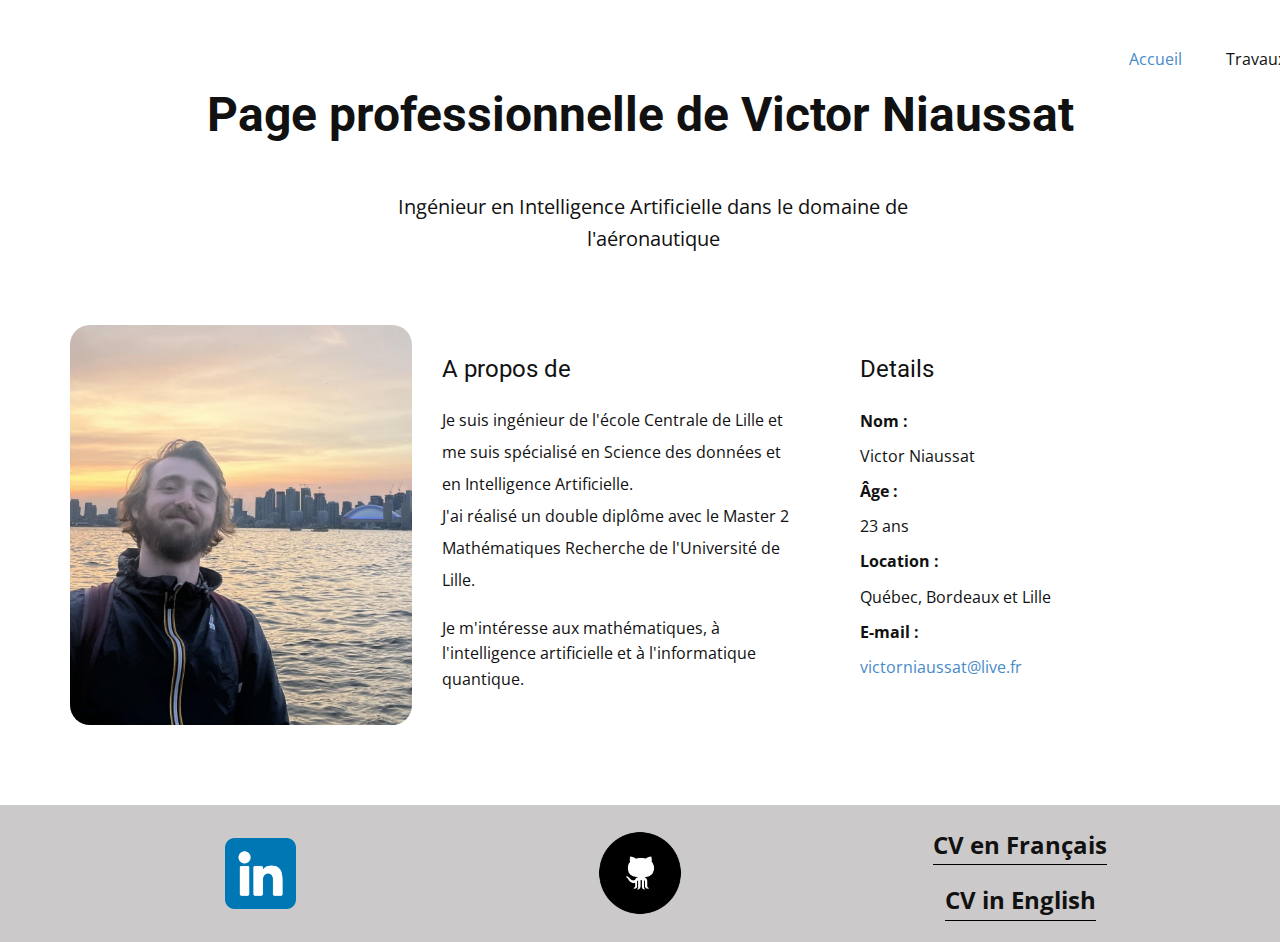
==== commit 39ece7d7: "Update Website" ====
--- a/Accueil.html
+++ b/Accueil.html
@@ -1,123 +1,172 @@
 <!DOCTYPE html>
-<html style="font-size: 16px;" lang="fr"><head>
-    <meta name="viewport" content="width=device-width, initial-scale=1.0">
-    <meta charset="utf-8">
-    <meta name="keywords" content="Page professionnelle de Victor Niaussat">
-    <meta name="description" content="">
-    <title>Accueil</title>
-    <link rel="stylesheet" href="nicepage.css" media="screen">
-<link rel="stylesheet" href="Accueil.css" media="screen">
-    <script class="u-script" type="text/javascript" src="jquery.js" defer=""></script>
-    <script class="u-script" type="text/javascript" src="nicepage.js" defer=""></script>
-    <meta name="generator" content="Nicepage 5.0.7, nicepage.com">
-    <link id="u-theme-google-font" rel="stylesheet" href="https://fonts.googleapis.com/css?family=Roboto:100,100i,300,300i,400,400i,500,500i,700,700i,900,900i|Open+Sans:300,300i,400,400i,500,500i,600,600i,700,700i,800,800i">
-    
-    
-    
-    <script type="application/ld+json">{
+<html style="font-size: 16px;" lang="fr">
+
+<head>
+  <link rel="icon" type="image/x-icon" href="/images/favicon.ico">
+  <meta name="viewport" content="width=device-width, initial-scale=1.0">
+  <meta charset="utf-8">
+  <meta name="keywords" content="Page professionnelle de Victor Niaussat">
+  <meta name="description" content="">
+  <title>Accueil</title>
+  <link rel="stylesheet" href="nicepage.css" media="screen">
+  <link rel="stylesheet" href="Accueil.css" media="screen">
+  <script class="u-script" type="text/javascript" src="jquery.js" defer=""></script>
+  <script class="u-script" type="text/javascript" src="nicepage.js" defer=""></script>
+  <meta name="generator" content="Nicepage 5.0.7, nicepage.com">
+  <link id="u-theme-google-font" rel="stylesheet"
+    href="https://fonts.googleapis.com/css?family=Roboto:100,100i,300,300i,400,400i,500,500i,700,700i,900,900i|Open+Sans:300,300i,400,400i,500,500i,600,600i,700,700i,800,800i">
+
+
+
+  <script type="application/ld+json">{
 		"@context": "http://schema.org",
 		"@type": "Organization",
 		"name": ""
 }</script>
-    <meta name="theme-color" content="#478ac9">
-    <meta property="og:title" content="Accueil">
-    <meta property="og:type" content="website">
-  </head>
-  <body class="u-body u-xl-mode" data-lang="fr"><header class="u-clearfix u-header u-header" id="sec-1da5"><div class="u-clearfix u-sheet u-sheet-1">
-        <nav class="u-menu u-menu-one-level u-offcanvas u-menu-1">
-          <div class="menu-collapse" style="font-size: 1rem; letter-spacing: 0px;">
-            <a class="u-button-style u-custom-left-right-menu-spacing u-custom-padding-bottom u-custom-top-bottom-menu-spacing u-nav-link u-text-active-palette-1-base u-text-hover-palette-2-base" href="#">
-              <svg class="u-svg-link" viewBox="0 0 24 24"><use xmlns:xlink="http://www.w3.org/1999/xlink" xlink:href="#svg-7461"></use></svg>
-              <svg class="u-svg-content" version="1.1" id="svg-7461" viewBox="0 0 16 16" x="0px" y="0px" xmlns:xlink="http://www.w3.org/1999/xlink" xmlns="http://www.w3.org/2000/svg"><g><rect y="1" width="16" height="2"></rect><rect y="7" width="16" height="2"></rect><rect y="13" width="16" height="2"></rect>
-</g></svg>
-            </a>
+  <meta name="theme-color" content="#478ac9">
+  <meta property="og:title" content="Accueil">
+  <meta property="og:type" content="website">
+</head>
+
+<body class="u-body u-xl-mode" data-lang="fr">
+  <header class="u-clearfix u-header u-header" id="sec-1da5">
+    <div class="u-clearfix u-sheet u-sheet-1">
+      <nav class="u-menu u-menu-one-level u-offcanvas u-menu-1">
+        <div class="menu-collapse" style="font-size: 1rem; letter-spacing: 0px;">
+          <a class="u-button-style u-custom-left-right-menu-spacing u-custom-padding-bottom u-custom-top-bottom-menu-spacing u-nav-link u-text-active-palette-1-base u-text-hover-palette-2-base"
+            href="#">
+            <svg class="u-svg-link" viewBox="0 0 24 24">
+              <use xmlns:xlink="http://www.w3.org/1999/xlink" xlink:href="#svg-7461"></use>
+            </svg>
+            <svg class="u-svg-content" version="1.1" id="svg-7461" viewBox="0 0 16 16" x="0px" y="0px"
+              xmlns:xlink="http://www.w3.org/1999/xlink" xmlns="http://www.w3.org/2000/svg">
+              <g>
+                <rect y="1" width="16" height="2"></rect>
+                <rect y="7" width="16" height="2"></rect>
+                <rect y="13" width="16" height="2"></rect>
+              </g>
+            </svg>
+          </a>
+        </div>
+        <div class="u-custom-menu u-nav-container">
+          <ul class="u-nav u-unstyled u-nav-1">
+            <li class="u-nav-item"><a
+                class="u-button-style u-nav-link u-text-active-palette-1-base u-text-hover-palette-2-base"
+                href="Accueil.html" style="padding: 10px 20px;">Accueil</a>
+            </li>
+            <li class="u-nav-item"><a
+                class="u-button-style u-nav-link u-text-active-palette-1-base u-text-hover-palette-2-base"
+                href="Travaux.html" style="padding: 10px 20px;">Travaux</a>
+            </li>
+          </ul>
+        </div>
+        <div class="u-custom-menu u-nav-container-collapse">
+          <div class="u-black u-container-style u-inner-container-layout u-opacity u-opacity-95 u-sidenav">
+            <div class="u-inner-container-layout u-sidenav-overflow">
+              <div class="u-menu-close"></div>
+              <ul class="u-align-center u-nav u-popupmenu-items u-unstyled u-nav-2">
+                <li class="u-nav-item"><a class="u-button-style u-nav-link" href="Accueil.html">Accueil</a>
+                </li>
+                <li class="u-nav-item"><a class="u-button-style u-nav-link" href="Travaux.html">Travaux</a>
+                </li>
+              </ul>
+            </div>
           </div>
-          <div class="u-custom-menu u-nav-container">
-            <ul class="u-nav u-unstyled u-nav-1"><li class="u-nav-item"><a class="u-button-style u-nav-link u-text-active-palette-1-base u-text-hover-palette-2-base" href="Accueil.html" style="padding: 10px 20px;">Accueil</a>
-</li><li class="u-nav-item"><a class="u-button-style u-nav-link u-text-active-palette-1-base u-text-hover-palette-2-base" href="Travaux.html" style="padding: 10px 20px;">Travaux</a>
-</li></ul>
-          </div>
-          <div class="u-custom-menu u-nav-container-collapse">
-            <div class="u-black u-container-style u-inner-container-layout u-opacity u-opacity-95 u-sidenav">
-              <div class="u-inner-container-layout u-sidenav-overflow">
-                <div class="u-menu-close"></div>
-                <ul class="u-align-center u-nav u-popupmenu-items u-unstyled u-nav-2"><li class="u-nav-item"><a class="u-button-style u-nav-link" href="Accueil.html">Accueil</a>
-</li><li class="u-nav-item"><a class="u-button-style u-nav-link" href="Travaux.html">Travaux</a>
-</li></ul>
+          <div class="u-black u-menu-overlay u-opacity u-opacity-70"></div>
+        </div>
+      </nav>
+    </div>
+  </header>
+  <section
+    class="u-align-center-lg u-align-center-md u-align-center-xl u-align-left-sm u-align-left-xs u-clearfix u-section-1"
+    id="carousel_5d0f">
+    <div class="u-clearfix u-sheet u-sheet-1">
+      <h2 class="u-text u-text-1">Page professionnelle de Victor Niaussat</h2>
+      <p class="u-large-text u-text u-text-variant u-text-2">Ingénieur en Intelligence Artificielle dans le domaine de l'aéronautique </p>
+      <div class="u-clearfix u-expanded-width u-layout-wrap u-layout-wrap-1">
+        <div class="u-layout">
+          <div class="u-layout-row">
+            <div
+              class="u-container-align-center u-container-style u-image u-layout-cell u-radius-20 u-size-18-lg u-size-18-xl u-size-30-md u-size-30-sm u-size-30-xs u-image-1"
+              data-image-width="854" data-image-height="860">
+              <div class="u-container-layout u-valign-middle u-container-layout-1"></div>
+            </div>
+            <div
+              class="u-container-style u-layout-cell u-size-22-lg u-size-22-xl u-size-30-md u-size-30-sm u-size-30-xs u-layout-cell-2">
+              <div class="u-container-layout u-container-layout-2">
+                <h4 class="u-text u-text-3">A propos de</h4>
+                <p class="u-text u-text-default u-text-4"> Je suis ingénieur de l'école Centrale de Lille et 
+                  me suis spécialisé en Science des données et en Intelligence Artificielle.<br>J'ai réalisé un double diplôme
+                  avec le Master 2 Mathématiques Recherche de l'Université de Lille.
+                </p>
+                <p class="u-text u-text-default u-text-5">Je m'intéresse aux mathématiques, à l'intelligence
+                  artificielle et à l'informatique quantique.</p>
               </div>
             </div>
-            <div class="u-black u-menu-overlay u-opacity u-opacity-70"></div>
-          </div>
-        </nav>
-      </div></header>
-    <section class="u-align-center-lg u-align-center-md u-align-center-xl u-align-left-sm u-align-left-xs u-clearfix u-section-1" id="carousel_5d0f">
-      <div class="u-clearfix u-sheet u-sheet-1">
-        <h2 class="u-text u-text-1">Page professionnelle de Victor Niaussat</h2>
-        <p class="u-large-text u-text u-text-variant u-text-2">Je suis étudiant en dernière année à l'école Centrale de Lille</p>
-        <div class="u-clearfix u-expanded-width u-layout-wrap u-layout-wrap-1">
-          <div class="u-layout">
-            <div class="u-layout-row">
-              <div class="u-container-align-center u-container-style u-image u-layout-cell u-radius-20 u-size-18-lg u-size-18-xl u-size-30-md u-size-30-sm u-size-30-xs u-image-1" data-image-width="854" data-image-height="860">
-                <div class="u-container-layout u-valign-middle u-container-layout-1"></div>
-              </div>
-              <div class="u-container-style u-layout-cell u-size-22-lg u-size-22-xl u-size-30-md u-size-30-sm u-size-30-xs u-layout-cell-2">
-                <div class="u-container-layout u-container-layout-2">
-                  <h4 class="u-text u-text-3">A propos de</h4>
-                  <p class="u-text u-text-default u-text-4">Actuellement en dernière année à l'école Centrale de Lille, je me spécialise en Science des données et en Intelligence Artificielle.<br>Je réalise un double diplôme avec le Master 2 Mathématiques Recherche.
-                  </p>
-                  <p class="u-text u-text-default u-text-5">Je m'intéresse aux mathématiques, à l'intelligence artificielle et à l'informatique quantique</p>
-                </div>
-              </div>
-              <div class="u-container-style u-layout-cell u-size-20-lg u-size-20-xl u-size-60-md u-size-60-sm u-size-60-xs u-layout-cell-3">
-                <div class="u-container-layout u-container-layout-3">
-                  <h4 class="u-text u-text-6">Details</h4>
-                  <p class="u-text u-text-7">
-                    <span style="font-weight: 700;">Nom : </span>
-                    <br>Victor Niaussat<br>
-                    <span style="font-weight: 700;">Age : </span>
-                    <br>23 ans&nbsp;<span style="font-weight: 700;">
-                      <br>Location : 
-                    </span>
-                    <br>Lille et Bordeaux<br>
-                    <span style="font-weight: 700;">E-mail :</span>
-                    <br>
-                    <a href="mailto:victorniaussat@live.fr" class="u-active-none u-border-none u-btn u-button-link u-button-style u-hover-none u-none u-text-palette-1-base u-btn-1">victorniaussat@live.fr</a>
-                  </p>
-                </div>
+            <div
+              class="u-container-style u-layout-cell u-size-20-lg u-size-20-xl u-size-60-md u-size-60-sm u-size-60-xs u-layout-cell-3">
+              <div class="u-container-layout u-container-layout-3">
+                <h4 class="u-text u-text-6">Details</h4>
+                <p class="u-text u-text-7">
+                  <span style="font-weight: 700;">Nom : </span>
+                  <br>Victor Niaussat<br>
+                  <span style="font-weight: 700;">Âge : </span>
+                  <br>23 ans&nbsp;<span style="font-weight: 700;">
+                    <br>Location :
+                  </span>
+                  <br> Québec, Bordeaux et Lille<br>
+                  <span style="font-weight: 700;">E-mail :</span>
+                  <br>
+                  <a href="mailto:victorniaussat@live.fr"
+                    class="u-active-none u-border-none u-btn u-button-link u-button-style u-hover-none u-none u-text-palette-1-base u-btn-1">victorniaussat@live.fr</a>
+                </p>
               </div>
             </div>
           </div>
         </div>
       </div>
-    </section>
-    <section class="u-clearfix u-custom-color-1 u-section-2" id="sec-0902">
-      <div class="u-clearfix u-sheet u-valign-middle-lg u-valign-middle-md u-valign-middle-sm u-valign-middle-xs u-sheet-1">
-        <div class="u-clearfix u-expanded-width u-layout-wrap u-layout-wrap-1">
-          <div class="u-layout">
-            <div class="u-layout-row">
-              <div class="u-container-style u-layout-cell u-size-20 u-layout-cell-1">
-                <div class="u-container-layout u-valign-middle u-container-layout-1">
-                  <img class="u-image u-image-default u-preserve-proportions u-image-1" src="images/3536505.png" alt="" data-image-width="128" data-image-height="128" data-href="https://www.linkedin.com/in/victor-niaussat-814900193/" data-target="_blank">
-                </div>
+    </div>
+  </section>
+  <section class="u-clearfix u-custom-color-1 u-section-2" id="sec-0902">
+    <div
+      class="u-clearfix u-sheet u-valign-middle-lg u-valign-middle-md u-valign-middle-sm u-valign-middle-xs u-sheet-1">
+      <div class="u-clearfix u-expanded-width u-layout-wrap u-layout-wrap-1">
+        <div class="u-layout">
+          <div class="u-layout-row">
+            <div class="u-container-style u-layout-cell u-size-20 u-layout-cell-1">
+              <div class="u-container-layout u-valign-middle u-container-layout-1">
+                <img class="u-image u-image-default u-preserve-proportions u-image-1" src="images/3536505.png" alt=""
+                  data-image-width="128" data-image-height="128"
+                  data-href="https://www.linkedin.com/in/victor-niaussat-814900193/" data-target="_blank">
               </div>
-              <div class="u-container-style u-layout-cell u-size-20 u-layout-cell-2">
-                <div class="u-container-layout u-valign-middle u-container-layout-2">
-                  <img class="u-image u-image-contain u-image-default u-preserve-proportions u-image-2" src="images/9cd149bba79566ede71e3c15eb456871d4cd26a4a0fba36d08bedbbdec78f14670f04f15ad6f4deba271395f74ce7389cf5a35a7c69462c23da990_1280.png" alt="" data-image-width="1280" data-image-height="1280" data-href="https://github.com/VictorNiaussat" data-target="_blank">
-                </div>
+            </div>
+            <div class="u-container-style u-layout-cell u-size-20 u-layout-cell-2">
+              <div class="u-container-layout u-valign-middle u-container-layout-2">
+                <img class="u-image u-image-contain u-image-default u-preserve-proportions u-image-2"
+                  src="images/9cd149bba79566ede71e3c15eb456871d4cd26a4a0fba36d08bedbbdec78f14670f04f15ad6f4deba271395f74ce7389cf5a35a7c69462c23da990_1280.png"
+                  alt="" data-image-width="1280" data-image-height="1280" data-href="https://github.com/VictorNiaussat"
+                  data-target="_blank">
               </div>
-              <div class="u-container-style u-layout-cell u-size-20 u-layout-cell-3">
-                <div class="u-container-layout u-valign-top u-container-layout-3">
-                  <a href="files/VictorNiaussat-CV.pdf" class="u-active-none u-border-1 u-border-black u-border-no-left u-border-no-right u-border-no-top u-btn u-button-style u-file-link u-hover-none u-none u-text-body-color u-btn-1">CV en Français</a>
-                  <a href="files/Victor-CVAnglais.pdf" class="u-border-1 u-border-active-palette-2-base u-border-black u-border-hover-palette-1-base u-border-no-left u-border-no-right u-border-no-top u-btn u-button-style u-file-link u-none u-text-body-color u-btn-2" target="_blank">CV in English</a>
-                </div>
+            </div>
+            <div class="u-container-style u-layout-cell u-size-20 u-layout-cell-3">
+              <div class="u-container-layout u-valign-top u-container-layout-3">
+                <a href="files/VictorNiaussat-CV.pdf"
+                  class="u-active-none u-border-1 u-border-black u-border-no-left u-border-no-right u-border-no-top u-btn u-button-style u-file-link u-hover-none u-none u-text-body-color u-btn-1">CV
+                  en Français</a>
+                <a href="files/Victor-CVAnglais.pdf"
+                  class="u-border-1 u-border-active-palette-2-base u-border-black u-border-hover-palette-1-base u-border-no-left u-border-no-right u-border-no-top u-btn u-button-style u-file-link u-none u-text-body-color u-btn-2"
+                  target="_blank">CV in English</a>
               </div>
             </div>
           </div>
         </div>
       </div>
-    </section>
-    
-    
- 
-  
-</body></html>+    </div>
+  </section>
+
+
+
+
+</body>
+
+</html>